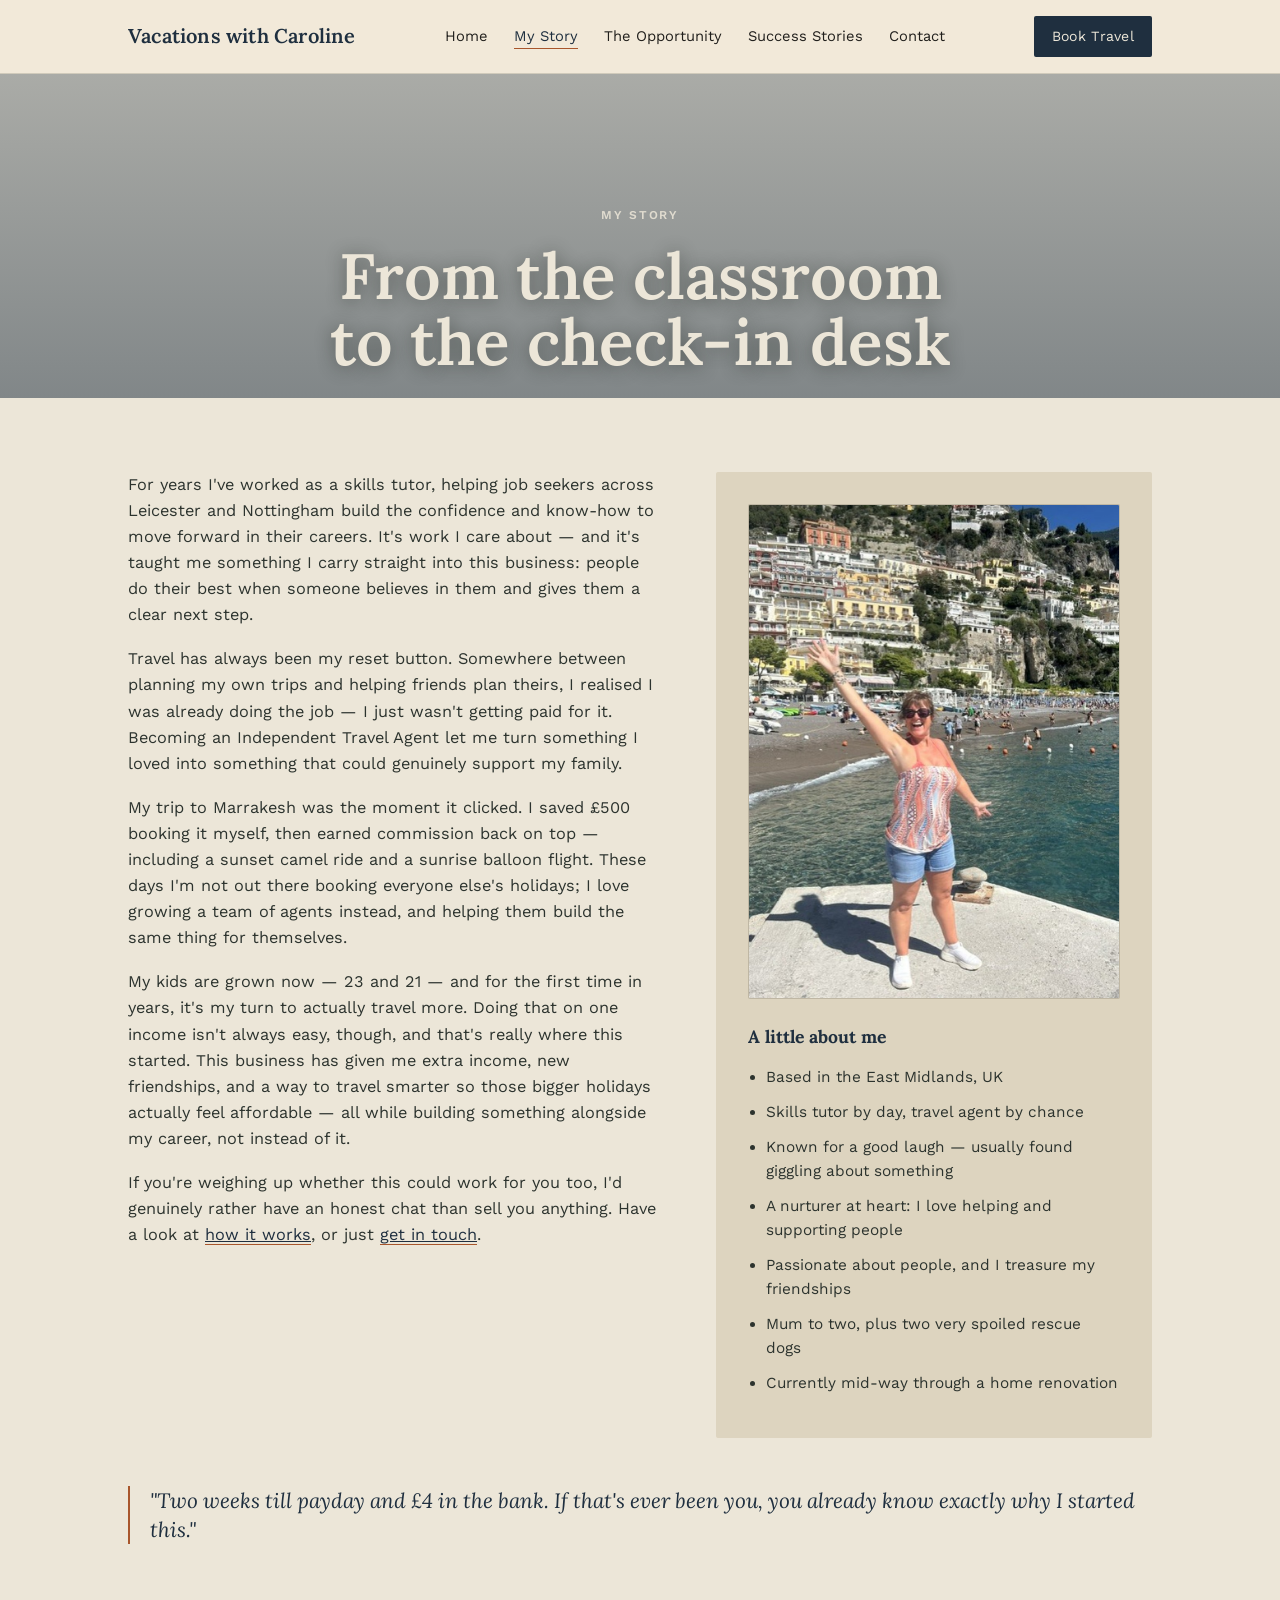
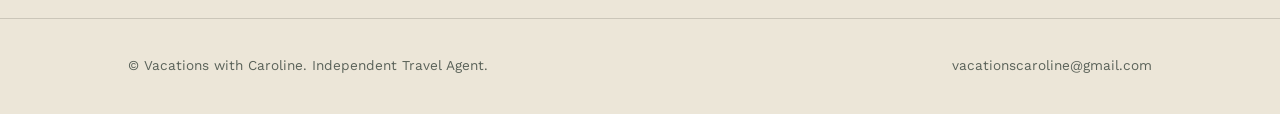
==== about.html @ 73dcefde "Add files via upload" ====
<!DOCTYPE html>
<html lang="en">
<head>
<meta charset="UTF-8">
<meta name="viewport" content="width=device-width, initial-scale=1.0">
<title>My Story | Vacations with Caroline</title>
<meta name="description" content="From skills tutor to Independent Travel Agent — Caroline's story of building a flexible travel business in the East Midlands.">
<link rel="preconnect" href="https://fonts.googleapis.com">
<link rel="preconnect" href="https://fonts.gstatic.com" crossorigin>
<link href="https://fonts.googleapis.com/css2?family=Caveat:wght@500;600;700&family=Lora:ital,wght@0,400;0,500;0,600;0,700;1,400;1,500;1,600&family=Work+Sans:wght@300;400;500;600&display=swap" rel="stylesheet">
<link rel="stylesheet" href="style.css">
</head>
<body>

<header>
  <nav class="wrap">
    <a class="brand" href="index.html">Vacations with Caroline</a>
    <ul class="navlinks">
      <li><a href="index.html">Home</a></li>
      <li><a href="about.html" class="active">My Story</a></li>
      <li><a href="opportunity.html">The Opportunity</a></li>
      <li><a href="success-stories.html">Success Stories</a></li>
      <li><a href="contact.html">Contact</a></li>
    </ul>
    <a class="nav-cta" href="https://carolinekillen.inteletravel.uk">Book Travel</a>
  </nav>
</header>

<main>
  <section class="hero" style="border-top:none;padding-bottom:0;">
    <div class="wrap">
      <p class="eyebrow">My Story</p>
      <h1 style="max-width:16ch;">From the classroom to the check-in desk</h1>
    </div>
  </section>

  <section style="border-top:none;">
    <div class="wrap">
      <div class="story-grid reveal">
        <div>
          <p>For years I've worked as a skills tutor, helping job seekers across Leicester and Nottingham build the confidence and know-how to move forward in their careers. It's work I care about — and it's taught me something I carry straight into this business: people do their best when someone believes in them and gives them a clear next step.</p>
          <p>Travel has always been my reset button. Somewhere between planning my own trips and helping friends plan theirs, I realised I was already doing the job — I just wasn't getting paid for it. Becoming an Independent Travel Agent let me turn something I loved into something that could genuinely support my family.</p>
          <p>My trip to Marrakesh was the moment it clicked. I saved £500 booking it myself, then earned commission back on top — including a sunset camel ride and a sunrise balloon flight. These days I'm not out there booking everyone else's holidays; I love growing a team of agents instead, and helping them build the same thing for themselves.</p>
          <p>My kids are grown now — 23 and 21 — and for the first time in years, it's my turn to actually travel more. Doing that on one income isn't always easy, though, and that's really where this started. This business has given me extra income, new friendships, and a way to travel smarter so those bigger holidays actually feel affordable — all while building something alongside my career, not instead of it.</p>
          <p>If you're weighing up whether this could work for you too, I'd genuinely rather have an honest chat than sell you anything. Have a look at <a href="opportunity.html" style="color:var(--teal-deep);border-bottom:1px solid var(--coral);">how it works</a>, or just <a href="contact.html" style="color:var(--teal-deep);border-bottom:1px solid var(--coral);">get in touch</a>.</p>
        </div>
        <div class="story-side">
          <div class="photo-frame story-photo">
            <img src="images/caroline-portrait.jpg" alt="Caroline">
          </div>
          <h3>A little about me</h3>
          <ul>
            <li>Based in the East Midlands, UK</li>
            <li>Skills tutor by day, travel agent by chance</li>
            <li>Known for a good laugh — usually found giggling about something</li>
            <li>A nurturer at heart: I love helping and supporting people</li>
            <li>Passionate about people, and I treasure my friendships</li>
            <li>Mum to two, plus two very spoiled rescue dogs</li>
            <li>Currently mid-way through a home renovation</li>
          </ul>
        </div>
      </div>
      <p class="pull reveal" style="margin-top:48px;">"Two weeks till payday and £4 in the bank. If that's ever been you, you already know exactly why I started this."</p>
    </div>
  </section>
</main>

<footer>
  <div class="wrap foot-wrap">
    <span>© Vacations with Caroline. Independent Travel Agent.</span>
    <a href="mailto:vacationscaroline@gmail.com">vacationscaroline@gmail.com</a>
  </div>
</footer>

<script>
  const els = document.querySelectorAll('.reveal');
  const io = new IntersectionObserver((entries)=>{
    entries.forEach(e=>{ if(e.isIntersecting){ e.target.classList.add('in'); io.unobserve(e.target); } });
  }, {threshold:0.15});
  els.forEach(el=>io.observe(el));
</script>

</body>
</html>
---- style.css ----
:root{
  --teal-deep:   #1f2f3f;   /* deep navy-charcoal — headings, nav, primary structure */
  --teal-mid:    #55624f;   /* muted olive-slate — eyebrows, secondary labels */
  --sand:        #ece6d8;   /* warm stone background */
  --sand-soft:   #ddd4bf;   /* soft stone panel */
  --coral:       #a8562c;   /* burnt rust — primary accent */
  --ink:         #211f1c;
  --gold:        #7c6a3a;   /* muted brass — secondary accent */
  --line: rgba(33,31,28,0.16);
  --font-display: "Lora", serif;
  --font-body: "Work Sans", sans-serif;
}

*{box-sizing:border-box;}
html{scroll-behavior:smooth;}
body{
  margin:0;
  background:var(--sand);
  color:var(--ink);
  font-family:var(--font-body);
  font-weight:400;
  line-height:1.6;
  -webkit-font-smoothing:antialiased;
}

a{color:inherit;}
img{max-width:100%;display:block;}

.wrap{max-width:1080px;margin:0 auto;padding:0 28px;}

/* ---------- NAV ---------- */
header{
  position:sticky;top:0;z-index:50;
  background:rgba(242,234,217,0.92);
  backdrop-filter:blur(6px);
  border-bottom:1px solid var(--line);
}
nav.wrap{
  display:flex;align-items:center;justify-content:space-between;
  padding-top:16px;padding-bottom:16px;
}
.brand{
  font-family:var(--font-display);
  font-weight:600;
  font-size:1.25rem;
  letter-spacing:0.01em;
  text-decoration:none;
  color:var(--teal-deep);
}
.navlinks{display:flex;gap:26px;list-style:none;margin:0;padding:0;}
.navlinks a{
  text-decoration:none;font-size:0.92rem;color:var(--ink);
  padding-bottom:3px;border-bottom:1px solid transparent;
  transition:border-color .2s ease, color .2s ease;
}
.navlinks a:hover, .navlinks a:focus-visible, .navlinks a.active{border-color:var(--coral);color:var(--teal-deep);}
.nav-cta{
  background:var(--teal-deep);color:var(--sand);
  padding:9px 18px;border-radius:2px;text-decoration:none;
  font-size:0.88rem;letter-spacing:0.02em;
  transition:background .2s ease;
}
.nav-cta:hover, .nav-cta:focus-visible{background:var(--coral);}
@media (max-width:800px){
  .navlinks{display:none;}
}

/* ---------- HERO ---------- */
.hero{
  position:relative;
  padding:120px 0 80px;
  background-size:cover;
  background-position:center 78%;
  text-align:center;
  overflow:hidden;
}
.hero::before{
  content:"";position:absolute;inset:0;
  background:linear-gradient(180deg, rgba(31,47,63,0.32), rgba(31,47,63,0.52));
  z-index:0;
}
.hero > .wrap{position:relative;z-index:1;}
.eyebrow{
  text-transform:uppercase;letter-spacing:0.14em;font-size:0.75rem;
  color:var(--teal-mid);font-weight:600;margin-bottom:18px;
}
.hero .eyebrow{color:rgba(236,230,216,0.85);}
h1{
  font-family:var(--font-display);
  font-weight:600;
  font-size:clamp(2.4rem, 5.5vw, 4rem);
  line-height:1.04;margin:0 0 22px;color:var(--teal-deep);
  max-width:14ch;
}
.hero h1{color:var(--sand);max-width:none;margin-left:auto;margin-right:auto;text-shadow:0 2px 18px rgba(20,26,20,0.45);}
h1 em{font-style:italic;font-weight:500;color:var(--coral);}
.hero .tagline{
  font-family:var(--font-display);font-style:italic;font-weight:500;
  font-size:clamp(1.2rem,2.4vw,1.6rem);color:#e2c88a;margin:0 0 26px;
  text-shadow:0 2px 14px rgba(20,26,20,0.5);
}
.hero p.lead{
  font-size:1.15rem;max-width:46ch;color:rgba(242,234,217,0.92);margin:0 auto 32px;
  text-shadow:0 1px 10px rgba(20,26,20,0.45);
}
.cta-row{display:flex;gap:16px;flex-wrap:wrap;margin-bottom:56px;}
.hero .cta-row{justify-content:center;margin-bottom:0;}
.btn{
  display:inline-block;padding:13px 26px;text-decoration:none;
  font-size:0.95rem;letter-spacing:0.01em;border-radius:2px;
  transition:transform .15s ease, background .2s ease, color .2s ease;
}
.btn-primary{background:var(--coral);color:#fff;}
.btn-primary:hover{background:#c25f3c;transform:translateY(-1px);}
.btn-ghost{border:1px solid var(--teal-deep);color:var(--teal-deep);}
.btn-ghost:hover{background:var(--teal-deep);color:var(--sand);}
.hero .btn-ghost{border-color:var(--sand);color:var(--sand);}
.hero .btn-ghost:hover{background:var(--sand);color:var(--teal-deep);}

/* Flight path signature visual */
.route{width:100%;max-width:980px;margin:0 auto;}
.route svg{width:100%;height:auto;overflow:visible;}
.route-dash{stroke-dasharray:6 8;animation:dash 40s linear infinite;}
@keyframes dash{to{stroke-dashoffset:-500;}}
.route-label{font-family:var(--font-body);font-size:13px;fill:var(--ink);font-weight:500;}
.route-city{font-family:var(--font-display);font-size:15px;fill:var(--teal-deep);font-weight:600;}

@media (prefers-reduced-motion: reduce){
  .route-dash{animation:none;}
  *{scroll-behavior:auto !important;}
}

/* ---------- SECTION GENERIC ---------- */
section{padding:74px 0;border-top:1px solid var(--line);}
.section-head{max-width:56ch;margin-bottom:40px;}
.kicker{
  font-family:var(--font-body);text-transform:uppercase;letter-spacing:0.14em;
  font-size:0.72rem;color:var(--coral);font-weight:600;margin-bottom:12px;
}
h2{
  font-family:var(--font-display);font-weight:600;font-size:clamp(1.7rem,3.2vw,2.4rem);
  color:var(--teal-deep);margin:0 0 14px;line-height:1.15;
}
.section-head p{font-size:1.05rem;color:#3a423d;margin:0;}

.reveal{opacity:0;transform:translateY(18px);transition:opacity .6s ease, transform .6s ease;}
.reveal.in{opacity:1;transform:none;}

/* ---------- MY STORY ---------- */
.story-grid{display:grid;grid-template-columns:1.1fr 0.9fr;gap:56px;align-items:start;}
.story-grid p{font-size:1.02rem;color:#2c332e;margin:0 0 18px;}
.pull{
  font-family:var(--font-display);font-style:italic;font-size:1.3rem;
  color:var(--teal-deep);border-left:2px solid var(--coral);padding-left:20px;
  margin:0;line-height:1.4;
}
.story-side{background:var(--sand-soft);padding:32px;border-radius:2px;}
.story-side h3{font-family:var(--font-display);font-size:1.1rem;margin:0 0 14px;color:var(--teal-deep);}
.story-side ul{margin:0;padding-left:18px;color:#2c332e;font-size:0.96rem;}
.story-side li{margin-bottom:10px;}
@media (max-width:760px){.story-grid{grid-template-columns:1fr;}}

/* ---------- BOOK GRID ---------- */
.book-grid{
  display:grid;grid-template-columns:repeat(auto-fit,minmax(150px,1fr));
  gap:2px;background:var(--line);border:1px solid var(--line);
}
.book-item{background:var(--sand);padding:26px 18px;text-align:center;font-size:0.92rem;color:var(--ink);}
.book-item .ic{font-size:1.6rem;display:block;margin-bottom:10px;}

/* ---------- OPPORTUNITY ---------- */
.opp-wrap{display:grid;grid-template-columns:1fr 1fr;gap:56px;align-items:center;}
.opp-points{list-style:none;margin:0;padding:0;}
.opp-points li{display:flex;gap:16px;margin-bottom:22px;padding-bottom:22px;border-bottom:1px solid var(--line);}
.opp-points li:last-child{border-bottom:none;}
.opp-num{font-family:var(--font-display);font-weight:600;color:var(--coral);font-size:1.1rem;min-width:28px;}
.opp-points h4{margin:0 0 4px;font-family:var(--font-display);font-size:1.05rem;color:var(--teal-deep);}
.opp-points p{margin:0;color:#3a423d;font-size:0.95rem;}
.opp-card{background:var(--teal-deep);color:var(--sand);padding:40px 34px;border-radius:2px;}
.opp-card .kicker{color:var(--gold);}
.opp-card h3{font-family:var(--font-display);font-size:1.5rem;margin:0 0 14px;font-weight:600;}
.opp-card p{color:rgba(242,234,217,0.85);margin:0 0 26px;font-size:0.98rem;}
.badge-row{display:flex;gap:14px;flex-wrap:wrap;margin-bottom:26px;}
.badge{border:1px solid rgba(242,234,217,0.35);padding:6px 12px;font-size:0.78rem;letter-spacing:0.03em;border-radius:2px;}
@media (max-width:800px){.opp-wrap{grid-template-columns:1fr;}}

/* ---------- SUCCESS STORIES ---------- */
.team-quote{font-family:var(--font-display);font-size:clamp(1.3rem,2.6vw,1.8rem);line-height:1.4;color:var(--teal-deep);max-width:32ch;margin:0 0 24px;}
.team-note{color:#3a423d;font-size:1rem;max-width:52ch;}
.value-grid{display:grid;grid-template-columns:repeat(auto-fit,minmax(220px,1fr));gap:2px;background:var(--line);border:1px solid var(--line);margin-top:44px;}
.value-item{background:var(--sand);padding:30px 26px;}
.value-item h4{font-family:var(--font-display);color:var(--teal-deep);margin:0 0 10px;font-size:1.05rem;}
.value-item p{margin:0;color:#3a423d;font-size:0.92rem;}

/* ---------- CONTACT ---------- */
.contact-wrap{display:grid;grid-template-columns:1fr 1fr;gap:56px;}
.contact-info a{display:inline-block;margin-top:6px;font-size:1.05rem;color:var(--teal-deep);text-decoration:none;border-bottom:1px solid var(--coral);}
.contact-info h4{font-family:var(--font-display);font-size:0.95rem;text-transform:uppercase;letter-spacing:0.08em;color:var(--coral);margin:0 0 4px;font-weight:600;}
.contact-info .row{margin-bottom:26px;}
form{display:flex;flex-direction:column;gap:14px;}
label{font-size:0.85rem;color:var(--teal-deep);font-weight:500;}
input, textarea{font-family:var(--font-body);font-size:0.98rem;padding:12px 14px;border:1px solid var(--line);background:#fff;border-radius:2px;color:var(--ink);}
textarea{resize:vertical;min-height:100px;}
input:focus, textarea:focus, a:focus-visible, button:focus-visible{outline:2px solid var(--coral);outline-offset:2px;}
form button{align-self:flex-start;background:var(--coral);color:#fff;border:none;padding:13px 28px;font-size:0.95rem;border-radius:2px;cursor:pointer;transition:background .2s ease;}
form button:hover{background:#c25f3c;}
@media (max-width:760px){.contact-wrap{grid-template-columns:1fr;}}

/* ---------- PHOTOS ---------- */
.photo-frame{
  border-radius:2px;overflow:hidden;background:var(--sand-soft);
  border:1px solid var(--line);
}
.photo-frame img{width:100%;height:100%;object-fit:cover;display:block;}
.hero-photo{max-width:980px;margin:0 auto;aspect-ratio:16/9;}
.story-photo{aspect-ratio:3/4;margin-bottom:24px;}
.team-photo-grid{
  display:grid;grid-template-columns:repeat(auto-fit,minmax(220px,1fr));
  gap:20px;margin:44px 0;
}
.team-photo-grid .photo-frame{aspect-ratio:1/1;max-width:180px;margin:0 auto;}
.team-photo-grid .story-name{
  font-family:var(--font-display);color:var(--teal-deep);font-weight:600;
  font-size:1.05rem;margin:16px 0 8px;text-align:center;
}
.team-photo-grid .story-quote{font-size:0.9rem;color:#3a423d;line-height:1.55;}
.photo-caption{font-size:0.85rem;color:#5a6259;margin-top:8px;text-align:center;}

.featured-story{
  display:grid;grid-template-columns:0.8fr 1.2fr;gap:44px;align-items:center;
  margin:44px 0 56px;
}
.featured-story .photo-frame{aspect-ratio:4/5;}
.featured-story blockquote{
  margin:0 0 16px;font-family:var(--font-display);font-style:italic;
  font-size:1.15rem;line-height:1.55;color:var(--teal-deep);
}
.featured-story cite{
  font-family:var(--font-body);font-style:normal;font-size:0.92rem;color:var(--coral);
  font-weight:500;
}
@media (max-width:760px){
  .featured-story{grid-template-columns:1fr;}
  .featured-story .photo-frame{max-width:220px;margin:0 auto;}
}

/* Animated globe with a plane touring several destinations */
.globe-orbit{position:relative;width:240px;height:240px;margin:0 auto;}
.globe-orbit .globe-emoji{
  position:absolute;inset:0;display:flex;align-items:center;justify-content:center;
  font-size:190px;line-height:1;
}
.globe-orbit .pin{
  position:absolute;width:9px;height:9px;border-radius:50%;
  background:#4a7c3f;transform:translate(-50%,-50%);
  box-shadow:0 0 0 3px rgba(74,124,63,0.28);
}
.globe-orbit .plane-travel{
  position:absolute;font-size:1.4rem;line-height:1;
  transform:translate(-50%,-50%);
  filter:brightness(0.4) contrast(1.15) drop-shadow(0 1px 2px rgba(20,26,20,0.35));
  animation:world-tour 18s ease-in-out infinite;
  will-change:left, top, transform;
}
@keyframes world-tour{
  0%   {left:38%; top:26%; transform:translate(-50%,-50%) rotate(15deg);}
  20%  {left:74%; top:32%; transform:translate(-50%,-50%) rotate(95deg);}
  40%  {left:44%; top:50%; transform:translate(-50%,-50%) rotate(165deg);}
  60%  {left:50%; top:70%; transform:translate(-50%,-50%) rotate(235deg);}
  80%  {left:28%; top:46%; transform:translate(-50%,-50%) rotate(305deg);}
  100% {left:38%; top:26%; transform:translate(-50%,-50%) rotate(375deg);}
}
@media (prefers-reduced-motion: reduce){
  .globe-orbit .plane-travel{animation:none;left:38%;top:26%;transform:translate(-50%,-50%) rotate(15deg);}
}

/* Postcards from the team */
.postcard-grid{
  display:grid;grid-template-columns:repeat(auto-fit,minmax(340px,1fr));
  gap:26px;margin-top:44px;
}
.postcard{
  position:relative;background:var(--sand-soft);border:1px solid var(--line);
  border-radius:3px;padding:20px 20px 20px 20px;box-shadow:0 4px 14px rgba(28,36,32,0.08);
  overflow:hidden;
}
.postcard::before{
  content:"";position:absolute;inset:8px;border:1px dashed rgba(85,98,79,0.3);
  pointer-events:none;
}
.postcard-inner{display:flex;gap:16px;position:relative;z-index:1;}
.postcard-photo{
  flex:0 0 96px;width:96px;height:118px;border:4px solid #fff;
  box-shadow:0 3px 8px rgba(28,36,32,0.2);overflow:hidden;
}
.postcard-photo img{width:100%;height:100%;object-fit:cover;display:block;}
.postcard-body{flex:1;min-width:0;}
.postcard-title{
  font-family:'Caveat',cursive;font-weight:700;font-size:1.7rem;
  color:var(--coral);margin:0 0 6px;line-height:1;
}
.postcard-quote{font-size:0.86rem;color:#3a423d;line-height:1.55;margin:0;}
.postmark{
  position:absolute;top:14px;right:16px;width:44px;height:44px;
  border:2px dashed var(--teal-mid);border-radius:50%;opacity:0.55;
  display:flex;align-items:center;justify-content:center;
  font-size:1.1rem;transform:rotate(-10deg);z-index:1;
}
.postcard-placeholder{background:transparent;border-style:dashed;box-shadow:none;}
.postcard-photo-empty{
  display:flex;align-items:center;justify-content:center;
  background:rgba(85,98,79,0.06);color:var(--teal-mid);
  font-size:1.8rem;border-style:dashed;border-color:rgba(85,98,79,0.3);
}
.postcard-placeholder .postcard-title{color:var(--teal-mid);}
.postcard-placeholder .postcard-quote{font-style:italic;color:#5a6259;}

.btn-whatsapp{
  display:inline-flex;align-items:center;gap:10px;
  background:#25D366;color:#fff;padding:13px 26px;text-decoration:none;
  font-size:0.95rem;letter-spacing:0.01em;border-radius:2px;
  transition:transform .15s ease, background .2s ease;
}
.btn-whatsapp:hover{background:#1ebc59;transform:translateY(-1px);}
.btn-whatsapp svg{width:20px;height:20px;flex:0 0 auto;}

.photo-band{
  position:relative;border-radius:3px;overflow:hidden;
  padding:44px 36px;background-size:cover;background-position:center;
}
.photo-band::before{
  content:"";position:absolute;inset:0;
  background:linear-gradient(180deg, rgba(31,47,63,0.62), rgba(31,47,63,0.8));
  z-index:0;
}
.photo-band > *{position:relative;z-index:1;}
.photo-band .kicker{color:rgba(236,230,216,0.85);}
.photo-band h2{color:var(--sand);}
.photo-band p:not(.kicker){color:rgba(242,234,217,0.9);}

footer{border-top:1px solid var(--line);padding:36px 0;}
.foot-wrap{display:flex;justify-content:space-between;align-items:center;flex-wrap:wrap;gap:16px;font-size:0.85rem;color:#5a6259;}
.foot-wrap a{text-decoration:none;color:#5a6259;border-bottom:1px solid transparent;}
.foot-wrap a:hover{border-color:var(--coral);color:var(--teal-deep);}
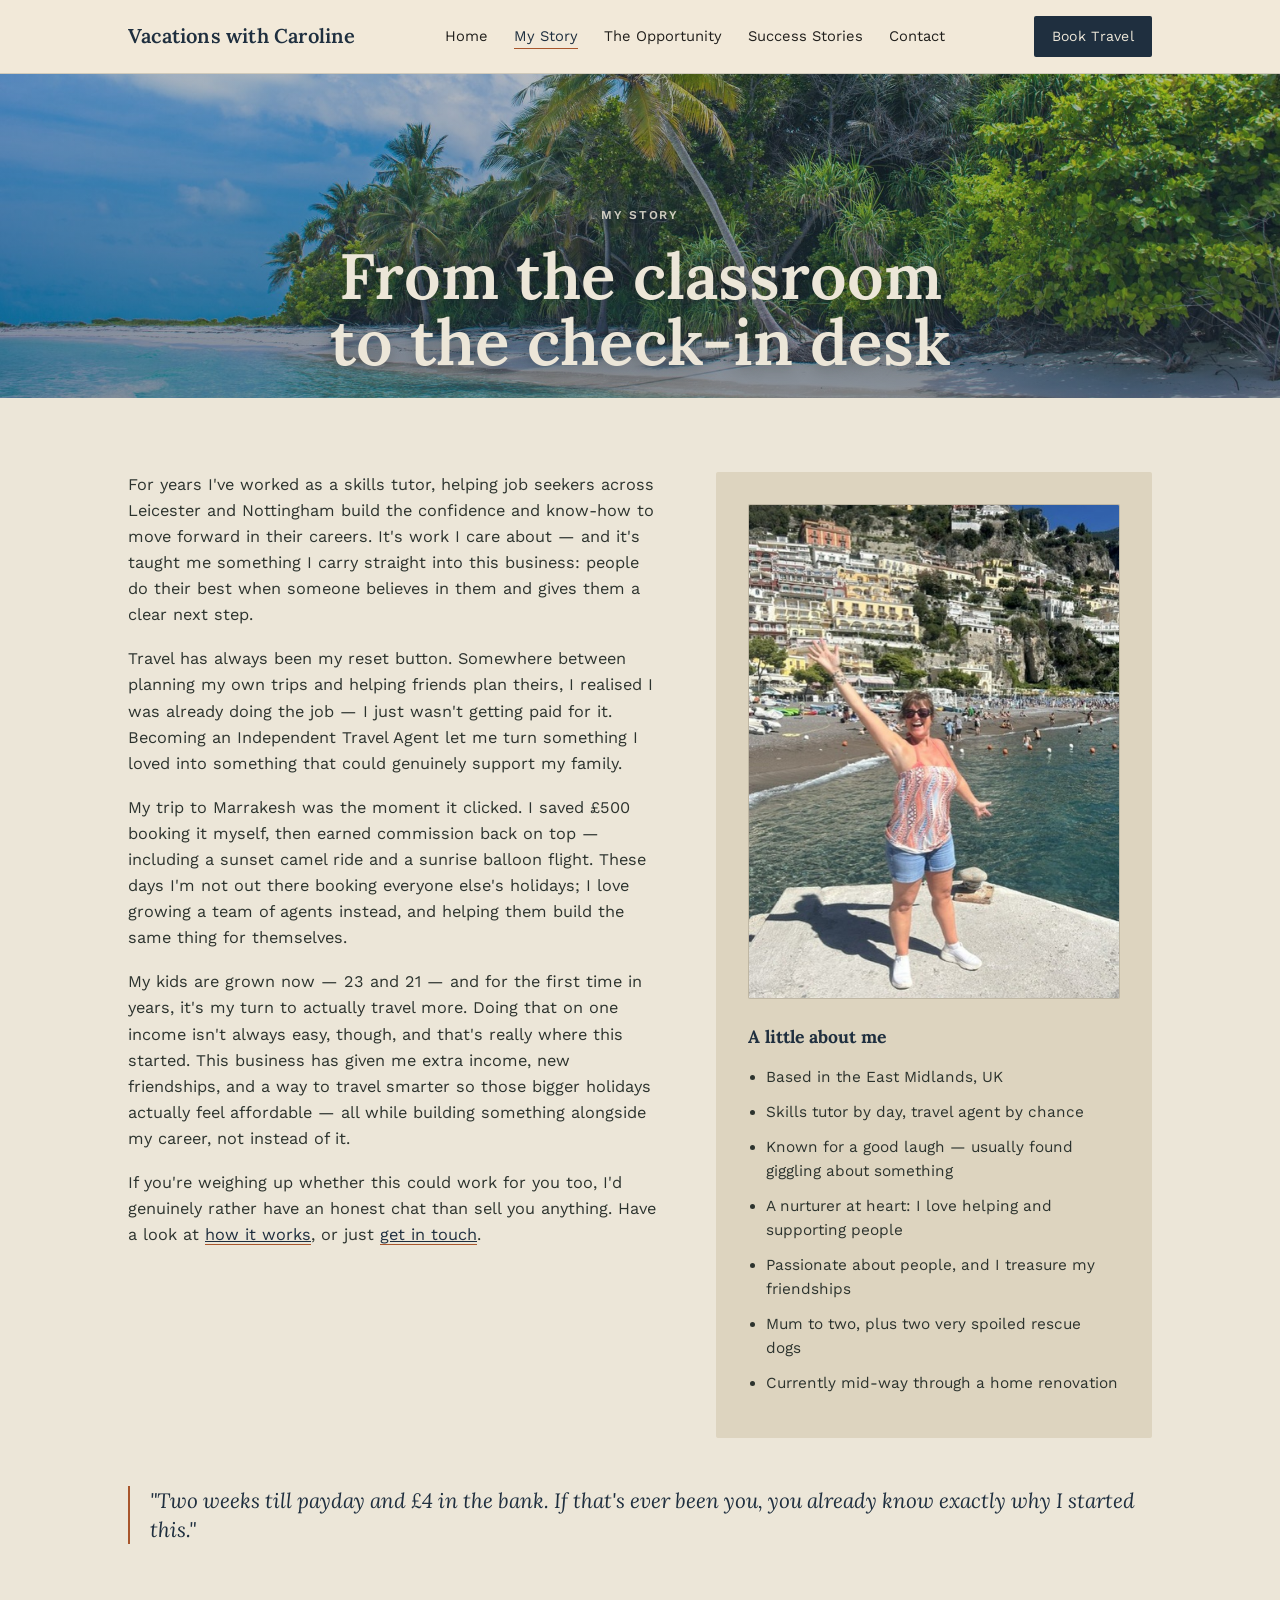
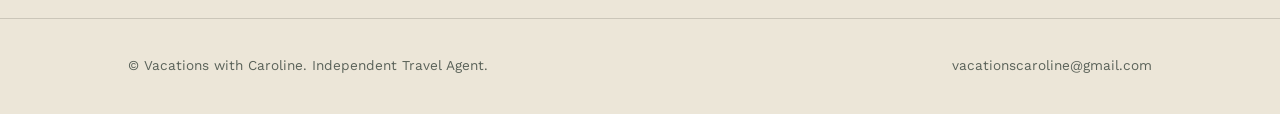
==== commit 23e93d05: "Add background image to hero section" ====
--- a/about.html
+++ b/about.html
@@ -27,7 +27,7 @@
 </header>
 
 <main>
-  <section class="hero" style="border-top:none;padding-bottom:0;">
+  <section class="hero" style="border-top:none;padding-bottom:0;background-image:url('images/hero-beach.jpg');background-position:center 85%;">
     <div class="wrap">
       <p class="eyebrow">My Story</p>
       <h1 style="max-width:16ch;">From the classroom to the check-in desk</h1>
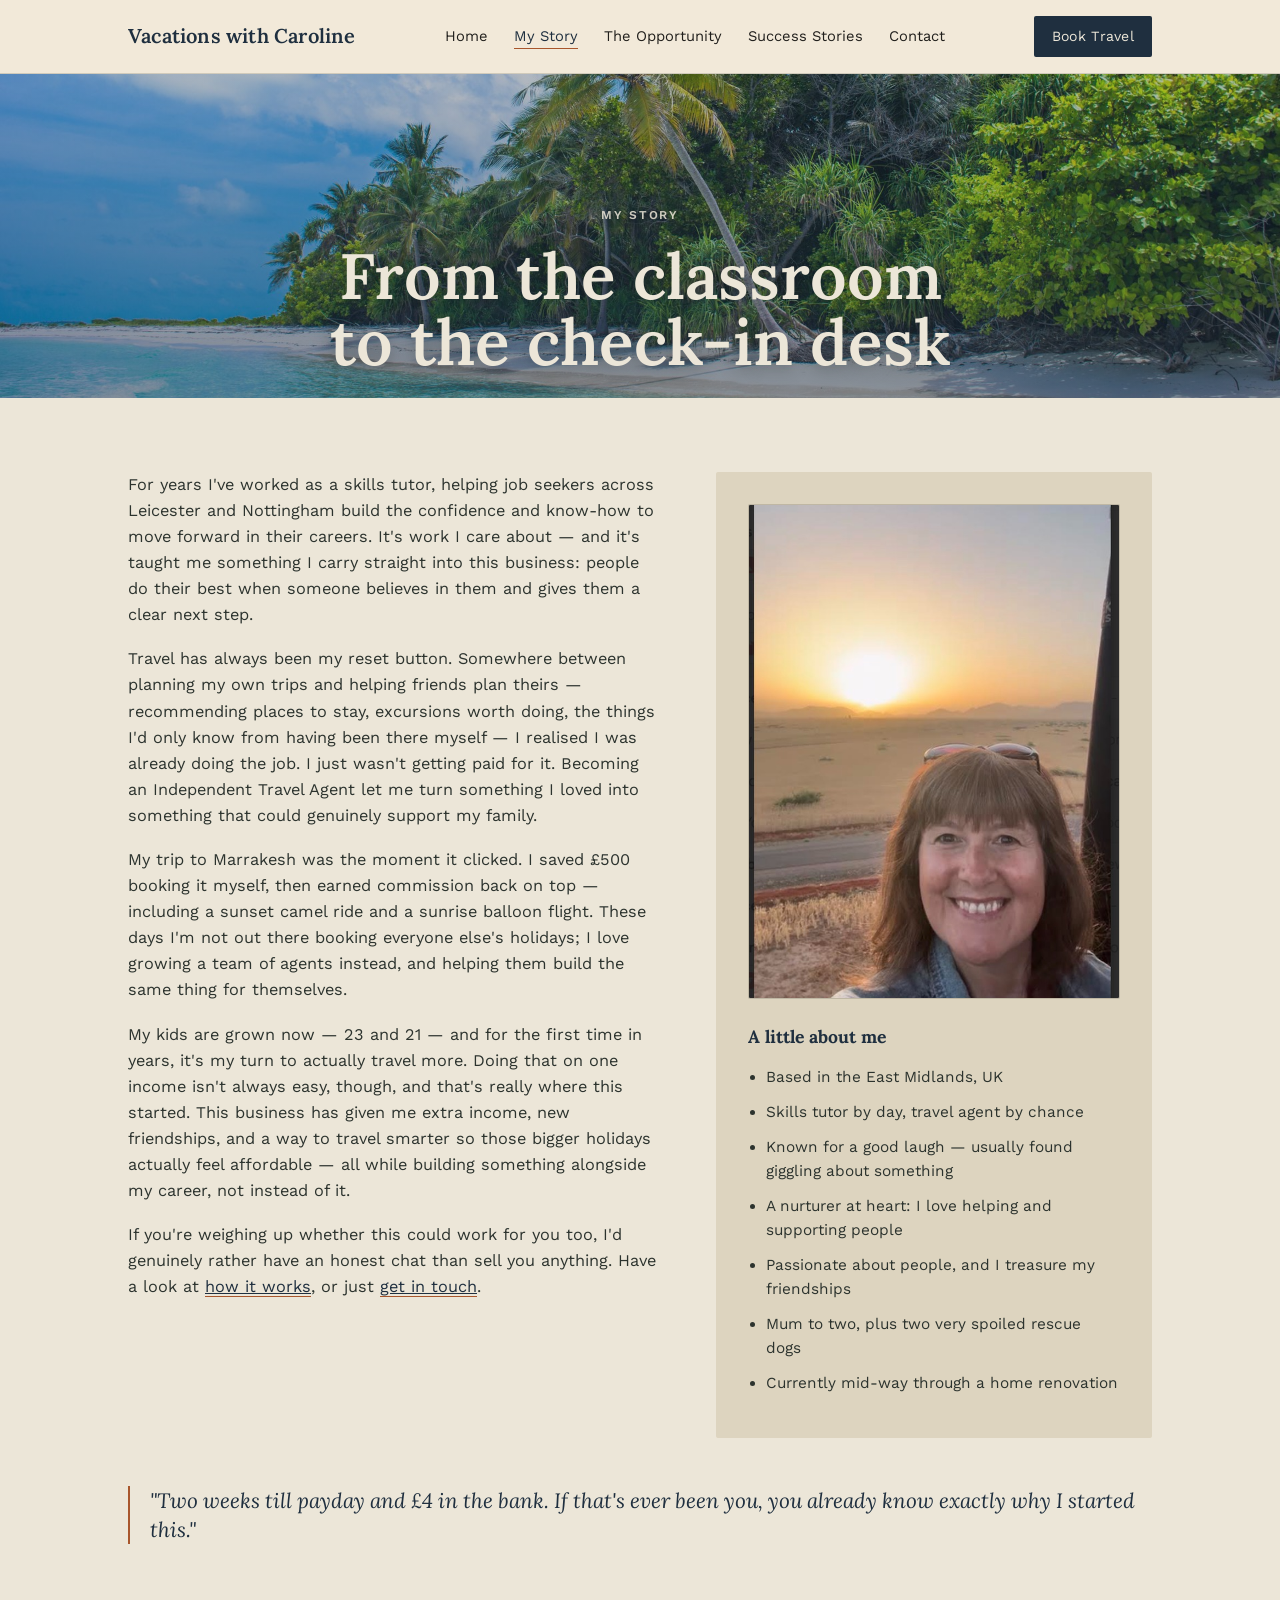
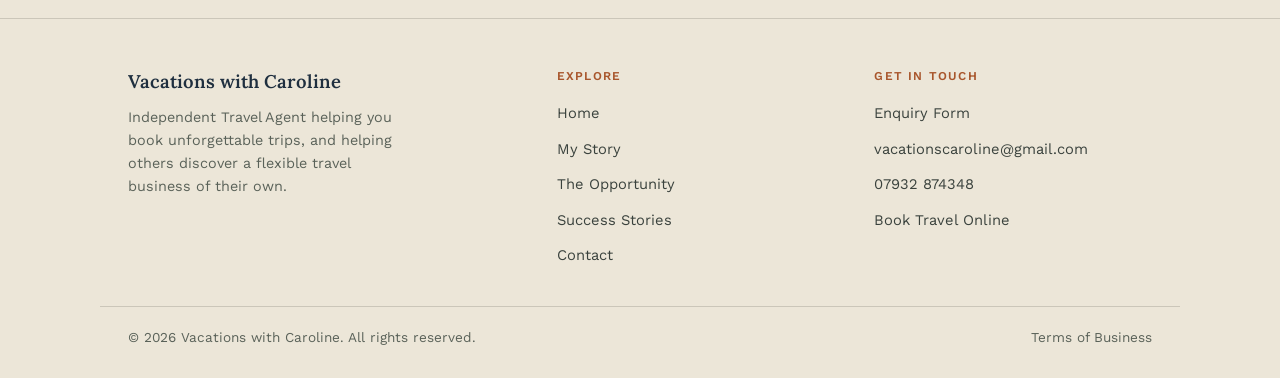
==== commit 96ceddf0: "Add files via upload" ====
--- a/about.html
+++ b/about.html
@@ -5,6 +5,15 @@
 <meta name="viewport" content="width=device-width, initial-scale=1.0">
 <title>My Story | Vacations with Caroline</title>
 <meta name="description" content="From skills tutor to Independent Travel Agent — Caroline's story of building a flexible travel business in the East Midlands.">
+<meta property="og:title" content="My Story | Vacations with Caroline">
+<meta property="og:description" content="From skills tutor to Independent Travel Agent — Caroline's story of building a flexible travel business in the East Midlands.">
+<meta property="og:image" content="https://vacationscaroline.github.io/vacations-with-caroline/images/caroline-portrait.jpg">
+<meta property="og:url" content="https://vacationscaroline.github.io/vacations-with-caroline/about.html">
+<meta property="og:type" content="website">
+<meta name="twitter:card" content="summary_large_image">
+<meta name="twitter:title" content="My Story | Vacations with Caroline">
+<meta name="twitter:description" content="From skills tutor to Independent Travel Agent — Caroline's story of building a flexible travel business in the East Midlands.">
+<meta name="twitter:image" content="https://vacationscaroline.github.io/vacations-with-caroline/images/caroline-portrait.jpg">
 <link rel="preconnect" href="https://fonts.googleapis.com">
 <link rel="preconnect" href="https://fonts.gstatic.com" crossorigin>
 <link href="https://fonts.googleapis.com/css2?family=Caveat:wght@500;600;700&family=Lora:ital,wght@0,400;0,500;0,600;0,700;1,400;1,500;1,600&family=Work+Sans:wght@300;400;500;600&display=swap" rel="stylesheet">
@@ -39,7 +48,7 @@
       <div class="story-grid reveal">
         <div>
           <p>For years I've worked as a skills tutor, helping job seekers across Leicester and Nottingham build the confidence and know-how to move forward in their careers. It's work I care about — and it's taught me something I carry straight into this business: people do their best when someone believes in them and gives them a clear next step.</p>
-          <p>Travel has always been my reset button. Somewhere between planning my own trips and helping friends plan theirs, I realised I was already doing the job — I just wasn't getting paid for it. Becoming an Independent Travel Agent let me turn something I loved into something that could genuinely support my family.</p>
+          <p>Travel has always been my reset button. Somewhere between planning my own trips and helping friends plan theirs — recommending places to stay, excursions worth doing, the things I'd only know from having been there myself — I realised I was already doing the job. I just wasn't getting paid for it. Becoming an Independent Travel Agent let me turn something I loved into something that could genuinely support my family.</p>
           <p>My trip to Marrakesh was the moment it clicked. I saved £500 booking it myself, then earned commission back on top — including a sunset camel ride and a sunrise balloon flight. These days I'm not out there booking everyone else's holidays; I love growing a team of agents instead, and helping them build the same thing for themselves.</p>
           <p>My kids are grown now — 23 and 21 — and for the first time in years, it's my turn to actually travel more. Doing that on one income isn't always easy, though, and that's really where this started. This business has given me extra income, new friendships, and a way to travel smarter so those bigger holidays actually feel affordable — all while building something alongside my career, not instead of it.</p>
           <p>If you're weighing up whether this could work for you too, I'd genuinely rather have an honest chat than sell you anything. Have a look at <a href="opportunity.html" style="color:var(--teal-deep);border-bottom:1px solid var(--coral);">how it works</a>, or just <a href="contact.html" style="color:var(--teal-deep);border-bottom:1px solid var(--coral);">get in touch</a>.</p>
@@ -66,9 +75,34 @@
 </main>
 
 <footer>
-  <div class="wrap foot-wrap">
-    <span>© Vacations with Caroline. Independent Travel Agent.</span>
-    <a href="mailto:vacationscaroline@gmail.com">vacationscaroline@gmail.com</a>
+  <div class="wrap footer-grid">
+    <div>
+      <p class="footer-brand">Vacations with Caroline</p>
+      <p class="footer-tagline">Independent Travel Agent helping you book unforgettable trips, and helping others discover a flexible travel business of their own.</p>
+    </div>
+    <div>
+      <p class="footer-heading">Explore</p>
+      <ul class="footer-links">
+        <li><a href="index.html">Home</a></li>
+        <li><a href="about.html">My Story</a></li>
+        <li><a href="opportunity.html">The Opportunity</a></li>
+        <li><a href="success-stories.html">Success Stories</a></li>
+        <li><a href="contact.html">Contact</a></li>
+      </ul>
+    </div>
+    <div>
+      <p class="footer-heading">Get In Touch</p>
+      <ul class="footer-links">
+        <li><a href="contact.html">Enquiry Form</a></li>
+        <li><a href="mailto:vacationscaroline@gmail.com">vacationscaroline@gmail.com</a></li>
+        <li><a href="https://wa.me/447932874348">07932 874348</a></li>
+        <li><a href="https://carolinekillen.inteletravel.uk">Book Travel Online</a></li>
+      </ul>
+    </div>
+  </div>
+  <div class="wrap foot-wrap" style="border-top:1px solid var(--line);margin-top:0;padding-top:20px;">
+    <span>© 2026 Vacations with Caroline. All rights reserved.</span>
+    <a href="terms.html">Terms of Business</a>
   </div>
 </footer>
 
--- a/style.css
+++ b/style.css
@@ -204,6 +204,12 @@
 input:focus, textarea:focus, a:focus-visible, button:focus-visible{outline:2px solid var(--coral);outline-offset:2px;}
 form button{align-self:flex-start;background:var(--coral);color:#fff;border:none;padding:13px 28px;font-size:0.95rem;border-radius:2px;cursor:pointer;transition:background .2s ease;}
 form button:hover{background:#c25f3c;}
+.radio-group{display:flex;flex-direction:column;gap:10px;margin-top:2px;}
+.radio-option{
+  display:flex;align-items:center;gap:10px;font-size:0.95rem;color:var(--ink);
+  font-weight:400;cursor:pointer;
+}
+.radio-option input{width:16px;height:16px;accent-color:var(--coral);cursor:pointer;}
 @media (max-width:760px){.contact-wrap{grid-template-columns:1fr;}}
 
 /* ---------- PHOTOS ---------- */
@@ -338,7 +344,71 @@
 .photo-band h2{color:var(--sand);}
 .photo-band p:not(.kicker){color:rgba(242,234,217,0.9);}
 
-footer{border-top:1px solid var(--line);padding:36px 0;}
+/* Opportunity page extras */
+.glance-grid{
+  display:grid;grid-template-columns:repeat(auto-fit,minmax(160px,1fr));
+  gap:2px;background:var(--line);border:1px solid var(--line);
+}
+.glance-item{background:var(--sand);padding:28px 22px;}
+.glance-item .ic{font-size:1.6rem;display:block;margin-bottom:12px;}
+.glance-item h4{font-family:var(--font-display);color:var(--teal-deep);margin:0 0 8px;font-size:1.05rem;}
+.glance-item p{margin:0;font-size:0.9rem;color:#3a423d;}
+
+.benefit-grid{
+  display:grid;grid-template-columns:repeat(auto-fit,minmax(220px,1fr));gap:24px;
+}
+.benefit-item{background:var(--sand-soft);padding:30px 26px;border-radius:2px;}
+.benefit-item h3{font-family:var(--font-display);font-style:italic;color:var(--coral);margin:0 0 12px;font-size:1.2rem;font-weight:500;}
+.benefit-item p{margin:0;font-size:0.92rem;color:#3a423d;line-height:1.6;}
+
+.faq-list{display:flex;flex-direction:column;gap:2px;background:var(--line);border:1px solid var(--line);}
+.faq-item{background:var(--sand);padding:20px 24px;}
+.faq-item summary{
+  font-family:var(--font-display);color:var(--teal-deep);font-weight:600;
+  cursor:pointer;list-style:none;font-size:1.02rem;
+}
+.faq-item summary::-webkit-details-marker{display:none;}
+.faq-item summary::after{content:"+";float:right;color:var(--coral);font-size:1.2rem;}
+.faq-item[open] summary::after{content:"–";}
+.faq-item p{margin:12px 0 0;color:#3a423d;font-size:0.92rem;line-height:1.6;}
+
+.cta-band{
+  position:relative;border-radius:0;overflow:hidden;text-align:center;
+  padding:64px 24px;background:var(--teal-deep);color:var(--sand);
+}
+.cta-band h2{color:var(--sand);}
+.cta-band p{color:rgba(242,234,217,0.85);max-width:52ch;margin:0 auto 28px;}
+.cta-band .cta-row{justify-content:center;margin-bottom:0;}
+
+.pricing-grid{
+  display:grid;grid-template-columns:repeat(auto-fit,minmax(240px,1fr));gap:24px;
+}
+.pricing-card{background:var(--sand-soft);padding:32px 28px;border-radius:2px;}
+.pricing-card h3{font-family:var(--font-display);color:var(--teal-deep);margin:0 0 16px;font-size:1.2rem;}
+.pricing-card .price-line{margin:0 0 10px;font-size:0.98rem;color:#3a423d;}
+.pricing-card .price-line strong{color:var(--coral);font-size:1.15rem;}
+
+footer{border-top:1px solid var(--line);padding:48px 0 28px;}
+.footer-grid{
+  display:grid;grid-template-columns:1.4fr 1fr 1fr;gap:40px;margin-bottom:28px;
+}
+.footer-brand{
+  font-family:var(--font-display);font-weight:600;font-size:1.15rem;
+  color:var(--teal-deep);margin:0 0 10px;
+}
+.footer-tagline{font-size:0.9rem;color:#5a6259;line-height:1.6;margin:0;max-width:32ch;}
+.footer-heading{
+  text-transform:uppercase;letter-spacing:0.1em;font-size:0.75rem;
+  color:var(--coral);font-weight:600;margin:0 0 14px;
+}
+.footer-links{list-style:none;margin:0;padding:0;}
+.footer-links li{margin-bottom:10px;}
+.footer-links a{
+  color:#3a423d;text-decoration:none;font-size:0.92rem;
+  border-bottom:1px solid transparent;
+}
+.footer-links a:hover{color:var(--teal-deep);border-color:var(--coral);}
+@media (max-width:700px){.footer-grid{grid-template-columns:1fr;gap:28px;}}
 .foot-wrap{display:flex;justify-content:space-between;align-items:center;flex-wrap:wrap;gap:16px;font-size:0.85rem;color:#5a6259;}
 .foot-wrap a{text-decoration:none;color:#5a6259;border-bottom:1px solid transparent;}
 .foot-wrap a:hover{border-color:var(--coral);color:var(--teal-deep);}
